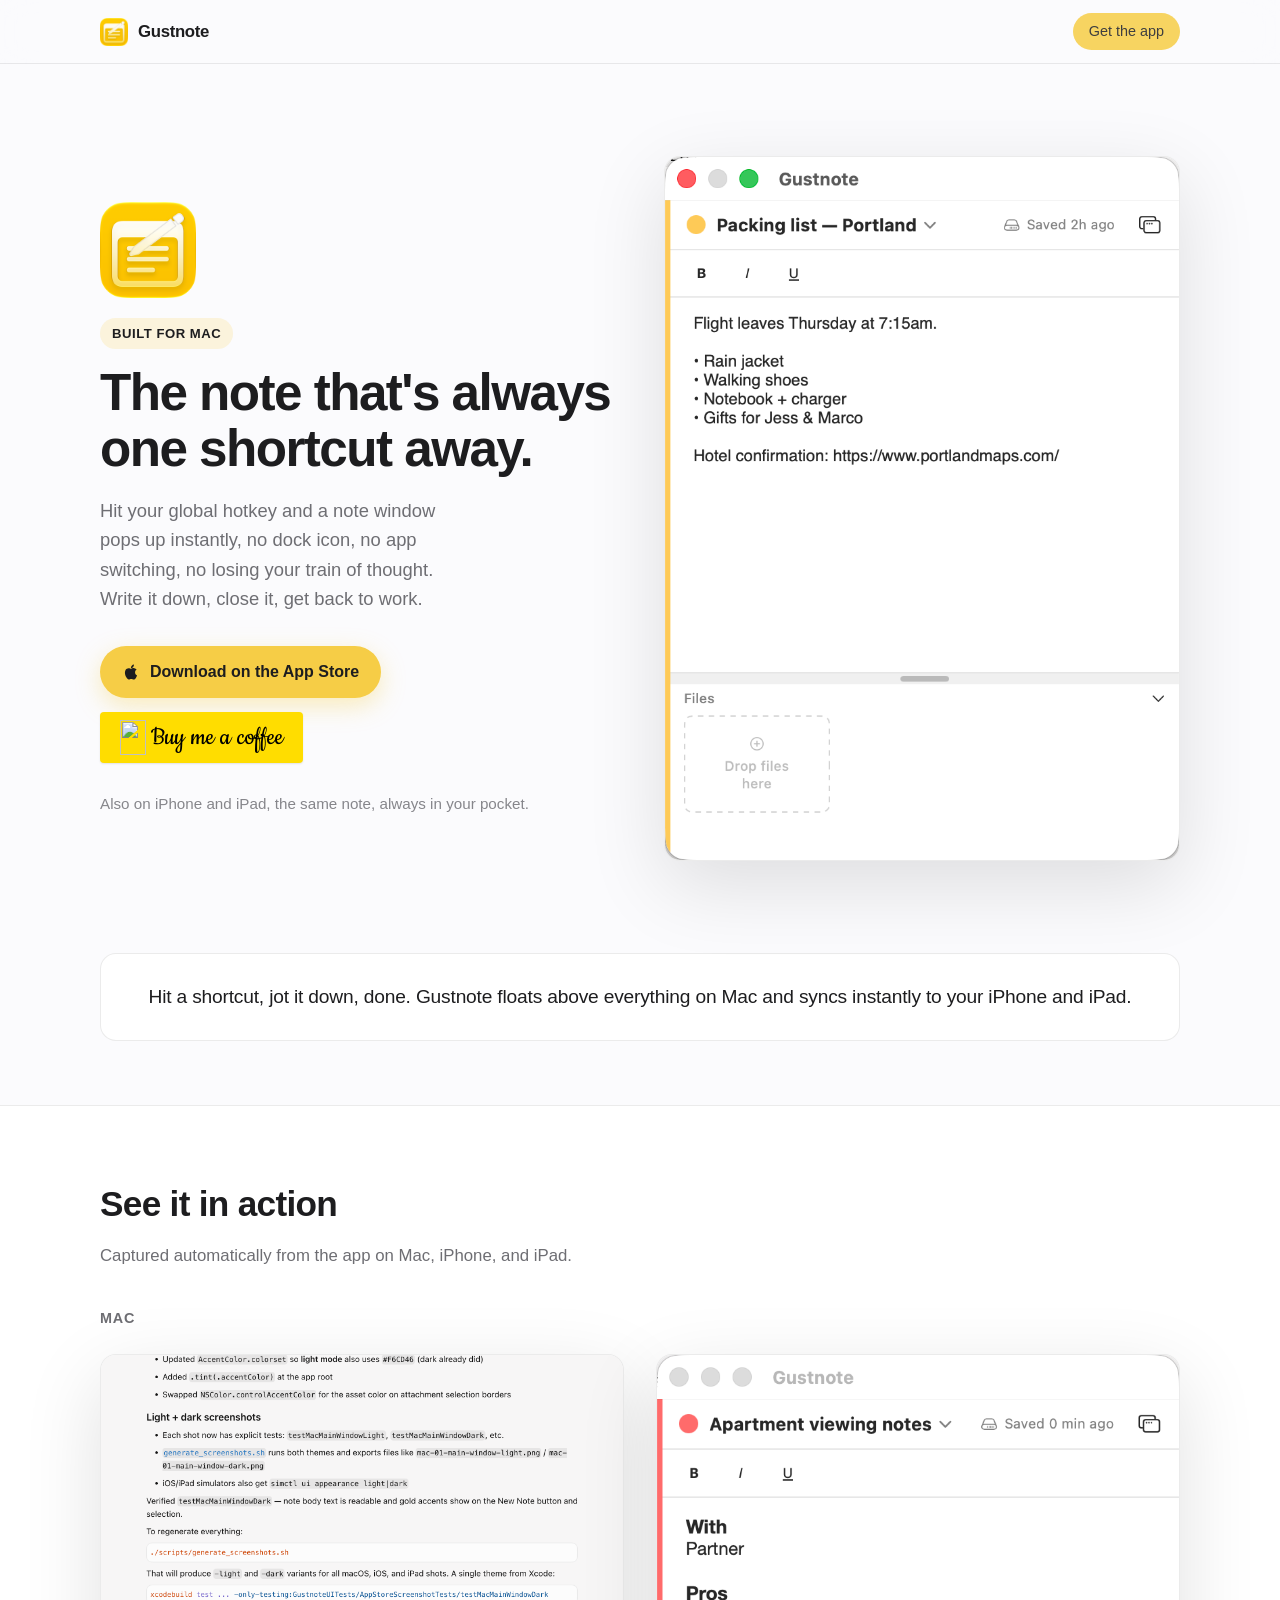
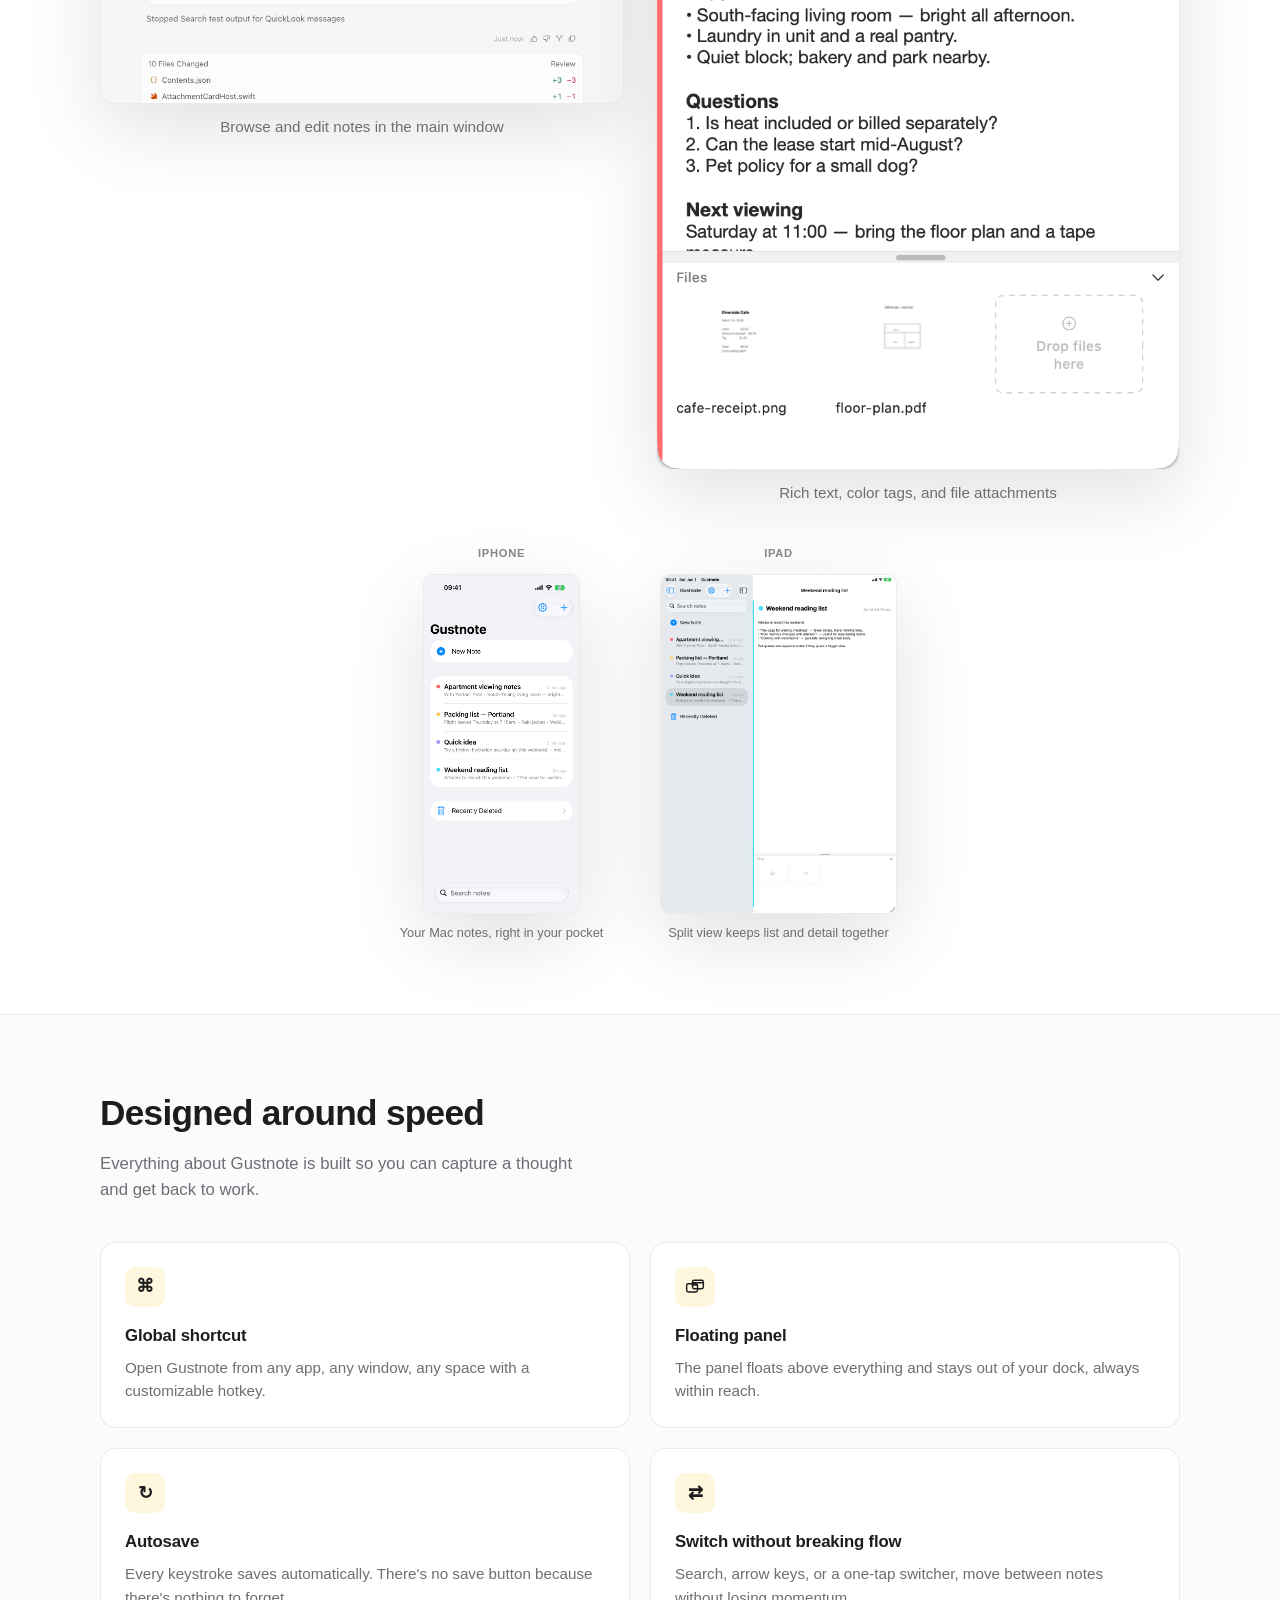
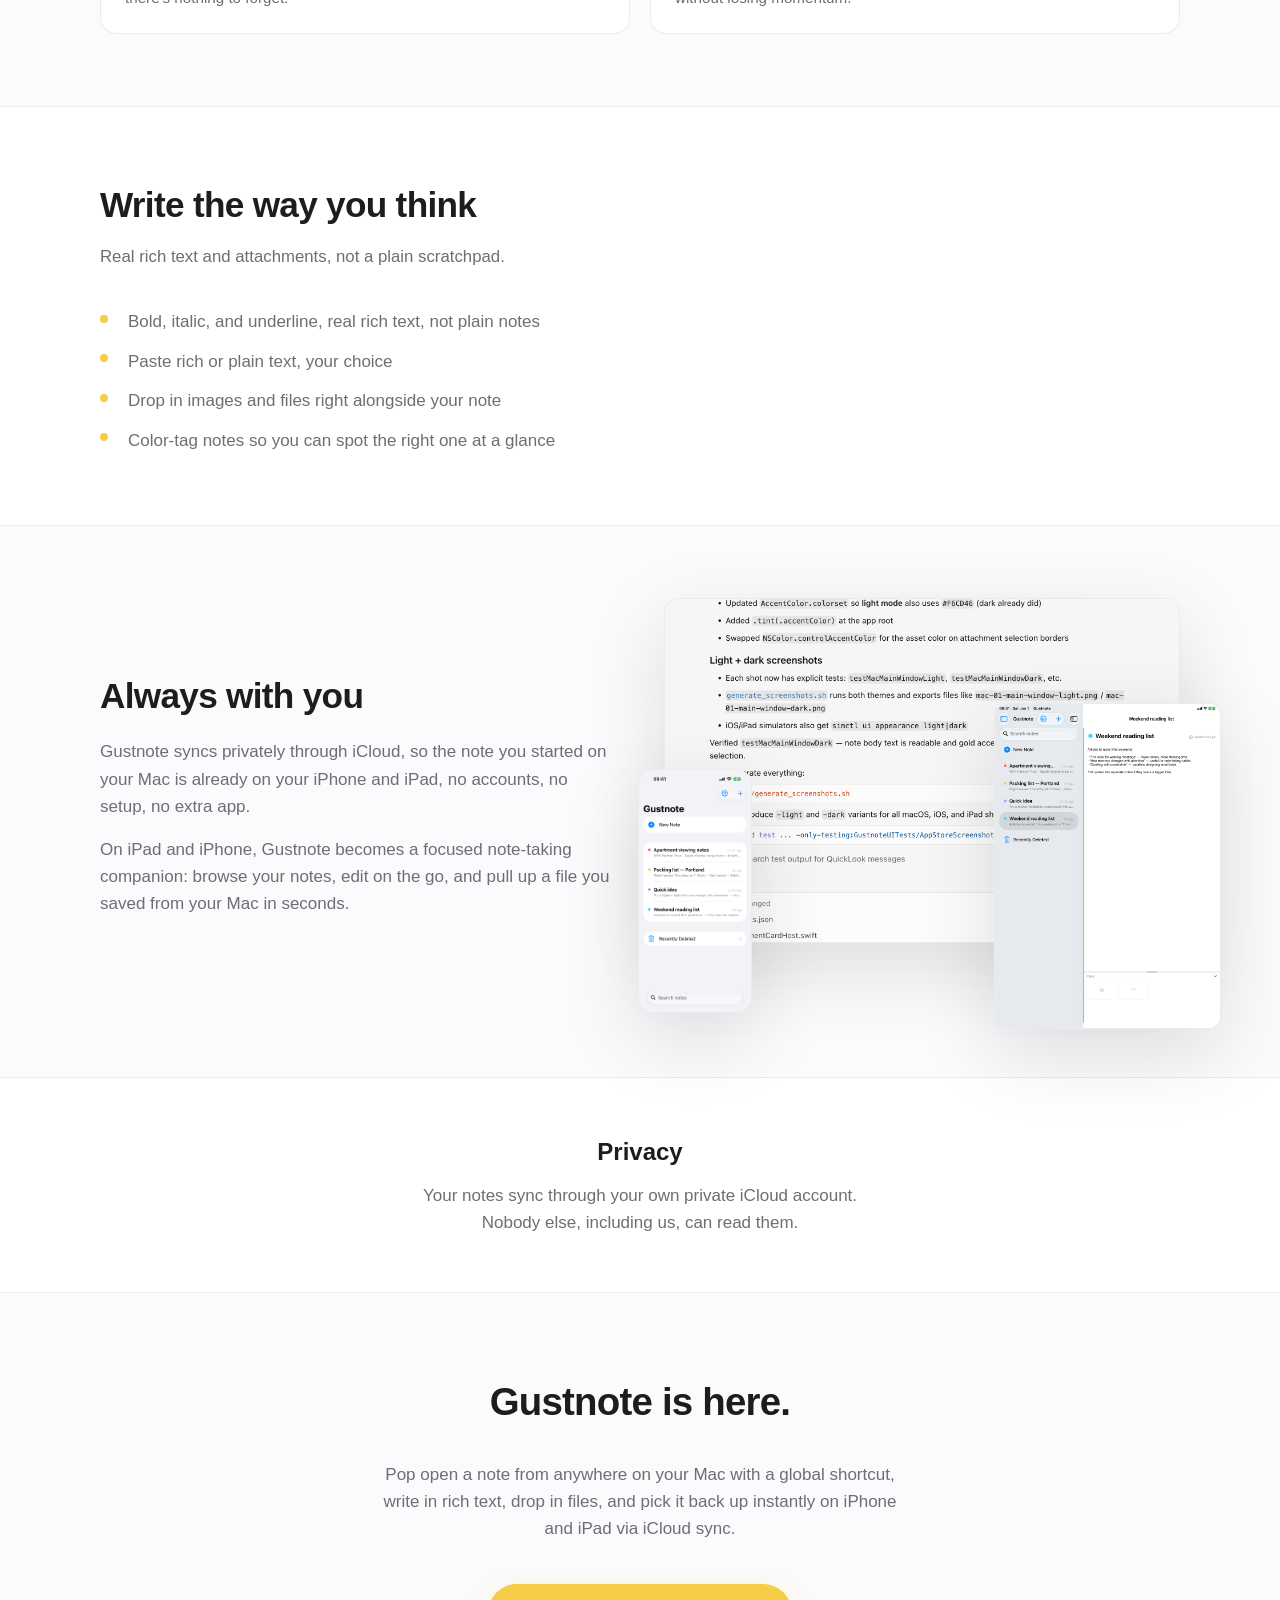
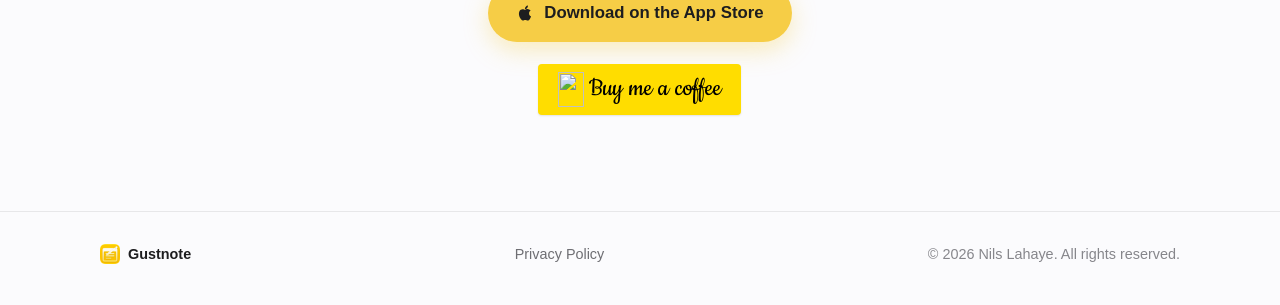
==== index.html @ d802ab16 "Add Gustnote marketing site for GitHub Pages. Static landing page with app screenshots, privacy poli" ====
<!DOCTYPE html>
<html lang="en">
<head>
  <meta charset="UTF-8">
  <meta name="viewport" content="width=device-width, initial-scale=1.0">
  <meta name="description" content="Hit a shortcut, jot it down, done. Gustnote floats above everything on Mac and syncs instantly to your iPhone and iPad.">
  <meta name="theme-color" content="#fbfbfd" media="(prefers-color-scheme: light)">
  <meta name="theme-color" content="#000000" media="(prefers-color-scheme: dark)">
  <title>Gustnote: Instant notes, synced always</title>
  <link rel="icon" href="assets/favicon.png" type="image/png">
  <link rel="apple-touch-icon" href="assets/apple-touch-icon.png">
  <link rel="stylesheet" href="css/style.css">
  <link href="https://fonts.googleapis.com/css?family=Cookie" rel="stylesheet">
</head>
<body>
  <header class="site-header">
    <div class="container header-inner">
      <a class="brand" href="./">
        <img src="assets/icon-32.png" alt="" width="28" height="28" class="app-icon">
        <span>Gustnote</span>
      </a>
      <a class="header-cta" href="#" id="header-cta">Get the app</a>
    </div>
  </header>

  <main>
    <section class="hero">
      <div class="container hero-grid">
        <div class="hero-copy">
          <img src="assets/icon-192.png" alt="Gustnote app icon" class="hero-app-icon" width="96" height="96">
          <p class="eyebrow">Built for Mac</p>
          <h1>The note that's always one shortcut away.</h1>
          <p class="lead">
            Hit your global hotkey and a note window pops up instantly, no dock icon,
            no app switching, no losing your train of thought. Write it down, close it,
            get back to work.
          </p>
          <div class="hero-actions">
            <a class="btn btn-primary" href="#" id="hero-cta">
              <svg class="apple-icon" viewBox="0 0 24 24" aria-hidden="true">
                <path d="M18.71 19.5c-.83 1.24-1.71 2.45-3.05 2.47-1.34.03-1.77-.79-3.29-.79-1.53 0-2 .77-3.27.82-1.31.05-2.3-1.32-3.14-2.53C4.25 17 2.94 12.45 4.7 9.39c.87-1.52 2.43-2.48 4.12-2.51 1.28-.02 2.5.87 3.29.87.78 0 2.26-1.07 3.8-.91.65.03 2.47.26 3.63 1.98-.09.06-2.17 1.28-2.15 3.81.03 3.02 2.65 4.03 2.68 4.04-.03.07-.42 1.44-1.38 2.83M13 3.5c.73-.83 1.94-1.46 2.94-1.5.13 1.17-.34 2.35-1.04 3.19-.69.85-1.83 1.51-2.95 1.42-.15-1.15.41-2.35 1.05-3.11z"/>
              </svg>
              Download on the App Store
            </a>
            <a class="bmc-button" href="https://www.buymeacoffee.com/nilslahaye" target="_blank" rel="noopener noreferrer">
              <img src="https://www.buymeacoffee.com/assets/img/BMC-btn-logo.svg" alt="">
              <span>Buy me a coffee</span>
            </a>
            <p class="hero-sub">Also on iPhone and iPad, the same note, always in your pocket.</p>
          </div>
        </div>

        <div class="hero-visual">
          <img
            src="assets/screenshots/macos/mac-02-quick-note-panel-light.png"
            data-shot="assets/screenshots/macos/mac-02-quick-note-panel"
            alt="Gustnote floating quick-note panel on macOS"
            class="screenshot-shot hero-shot"
            width="1280"
            height="800"
            loading="eager"
          >
        </div>
      </div>
    </section>

    <section class="promo">
      <div class="container">
        <blockquote>
          Hit a shortcut, jot it down, done. Gustnote floats above everything on Mac and
          syncs instantly to your iPhone and iPad.
        </blockquote>
      </div>
    </section>

    <section class="screenshots">
      <div class="container">
        <div class="section-intro">
          <h2>See it in action</h2>
          <p>Captured automatically from the app on Mac, iPhone, and iPad.</p>
        </div>
        <div class="screenshot-platforms">
          <div class="screenshot-platform screenshot-platform-mac">
            <p class="screenshot-platform-label">Mac</p>
            <figure class="screenshot-card">
              <img
                src="assets/screenshots/macos/mac-01-main-window-light.png"
                data-shot="assets/screenshots/macos/mac-01-main-window"
                alt="Gustnote main window with note list on macOS"
                loading="lazy"
              >
              <figcaption>Browse and edit notes in the main window</figcaption>
            </figure>
            <figure class="screenshot-card">
              <img
                src="assets/screenshots/macos/mac-03-rich-text-detail-light.png"
                data-shot="assets/screenshots/macos/mac-03-rich-text-detail"
                alt="Rich text note editing on macOS"
                loading="lazy"
              >
              <figcaption>Rich text, color tags, and file attachments</figcaption>
            </figure>
          </div>

          <div class="screenshot-mobile">
            <div class="screenshot-platform">
              <p class="screenshot-platform-label">iPhone</p>
              <figure class="screenshot-card">
                <div class="screenshot-device-frame">
                  <img
                    src="assets/screenshots/ios/ios-01-note-list-light.png"
                    data-shot="assets/screenshots/ios/ios-01-note-list"
                    alt="Note list on iPhone"
                    loading="lazy"
                  >
                </div>
                <figcaption>Your Mac notes, right in your pocket</figcaption>
              </figure>
            </div>

            <div class="screenshot-platform">
              <p class="screenshot-platform-label">iPad</p>
              <figure class="screenshot-card">
                <div class="screenshot-device-frame">
                  <img
                    src="assets/screenshots/ipad/ipad-01-split-view-light.png"
                    data-shot="assets/screenshots/ipad/ipad-01-split-view"
                    alt="Split view on iPad"
                    loading="lazy"
                  >
                </div>
                <figcaption>Split view keeps list and detail together</figcaption>
              </figure>
            </div>
          </div>
        </div>
      </div>
    </section>

    <section class="features" id="features">
      <div class="container">
        <div class="section-intro">
          <h2>Designed around speed</h2>
          <p>Everything about Gustnote is built so you can capture a thought and get back to work.</p>
        </div>

        <div class="feature-grid">
          <article class="feature-card">
            <div class="feature-icon">⌘</div>
            <h3>Global shortcut</h3>
            <p>Open Gustnote from any app, any window, any space with a customizable hotkey.</p>
          </article>
          <article class="feature-card">
            <div class="feature-icon" aria-hidden="true">
              <svg viewBox="0 0 24 24" fill="none" stroke="currentColor" stroke-width="1.75" stroke-linecap="round" stroke-linejoin="round">
                <rect x="2" y="8" width="13" height="10" rx="2"/>
                <rect x="9" y="4" width="13" height="10" rx="2"/>
                <path d="M9 7h13M9 9.5h5"/>
              </svg>
            </div>
            <h3>Floating panel</h3>
            <p>The panel floats above everything and stays out of your dock, always within reach.</p>
          </article>
          <article class="feature-card">
            <div class="feature-icon">↻</div>
            <h3>Autosave</h3>
            <p>Every keystroke saves automatically. There's no save button because there's nothing to forget.</p>
          </article>
          <article class="feature-card">
            <div class="feature-icon">⇄</div>
            <h3>Switch without breaking flow</h3>
            <p>Search, arrow keys, or a one-tap switcher, move between notes without losing momentum.</p>
          </article>
        </div>
      </div>
    </section>

    <section class="features alt">
      <div class="container">
        <div class="section-intro">
          <h2>Write the way you think</h2>
          <p>Real rich text and attachments, not a plain scratchpad.</p>
        </div>

        <ul class="check-list">
          <li>Bold, italic, and underline, real rich text, not plain notes</li>
          <li>Paste rich or plain text, your choice</li>
          <li>Drop in images and files right alongside your note</li>
          <li>Color-tag notes so you can spot the right one at a glance</li>
        </ul>
      </div>
    </section>

    <section class="sync">
      <div class="container sync-grid">
        <div>
          <h2>Always with you</h2>
          <p>
            Gustnote syncs privately through iCloud, so the note you started on your Mac is
            already on your iPhone and iPad, no accounts, no setup, no extra app.
          </p>
          <p>
            On iPad and iPhone, Gustnote becomes a focused note-taking companion: browse your
            notes, edit on the go, and pull up a file you saved from your Mac in seconds.
          </p>
        </div>
        <div class="sync-visual">
          <div class="sync-device-stack" aria-label="Gustnote on Mac, iPhone, and iPad">
            <img
              src="assets/screenshots/macos/mac-01-main-window-light.png"
              data-shot="assets/screenshots/macos/mac-01-main-window"
              alt="Gustnote on Mac"
              class="sync-device sync-device-mac"
              loading="lazy"
            >
            <img
              src="assets/screenshots/ios/ios-01-note-list-light.png"
              data-shot="assets/screenshots/ios/ios-01-note-list"
              alt="Gustnote on iPhone"
              class="sync-device sync-device-iphone"
              loading="lazy"
            >
            <img
              src="assets/screenshots/ipad/ipad-01-split-view-light.png"
              data-shot="assets/screenshots/ipad/ipad-01-split-view"
              alt="Gustnote on iPad"
              class="sync-device sync-device-ipad"
              loading="lazy"
            >
          </div>
        </div>
      </div>
    </section>

    <section class="privacy">
      <div class="container privacy-inner">
        <h2>Privacy</h2>
        <p>Your notes sync through your own private iCloud account. Nobody else, including us, can read them.</p>
      </div>
    </section>

    <section class="cta-section" id="download">
      <div class="container cta-inner">
        <h2>Gustnote is here.</h2>
        <p>
          Pop open a note from anywhere on your Mac with a global shortcut, write in rich text,
          drop in files, and pick it back up instantly on iPhone and iPad via iCloud sync.
        </p>
        <a class="btn btn-primary btn-large" href="#" id="footer-cta">
          <svg class="apple-icon" viewBox="0 0 24 24" aria-hidden="true">
            <path d="M18.71 19.5c-.83 1.24-1.71 2.45-3.05 2.47-1.34.03-1.77-.79-3.29-.79-1.53 0-2 .77-3.27.82-1.31.05-2.3-1.32-3.14-2.53C4.25 17 2.94 12.45 4.7 9.39c.87-1.52 2.43-2.48 4.12-2.51 1.28-.02 2.5.87 3.29.87.78 0 2.26-1.07 3.8-.91.65.03 2.47.26 3.63 1.98-.09.06-2.17 1.28-2.15 3.81.03 3.02 2.65 4.03 2.68 4.04-.03.07-.42 1.44-1.38 2.83M13 3.5c.73-.83 1.94-1.46 2.94-1.5.13 1.17-.34 2.35-1.04 3.19-.69.85-1.83 1.51-2.95 1.42-.15-1.15.41-2.35 1.05-3.11z"/>
          </svg>
          Download on the App Store
        </a>
        <a class="bmc-button bmc-button-large" href="https://www.buymeacoffee.com/nilslahaye" target="_blank" rel="noopener noreferrer">
          <img src="https://www.buymeacoffee.com/assets/img/BMC-btn-logo.svg" alt="">
          <span>Buy me a coffee</span>
        </a>
      </div>
    </section>
  </main>

  <footer class="site-footer">
    <div class="container footer-inner">
      <span class="brand-footer">
        <img src="assets/icon-32.png" alt="" width="20" height="20" class="app-icon">
        Gustnote
      </span>
      <nav class="footer-nav" aria-label="Footer">
        <a href="privacy/">Privacy Policy</a>
      </nav>
      <p>&copy; <span id="year"></span> Nils Lahaye. All rights reserved.</p>
    </div>
  </footer>

  <script src="js/main.js"></script>
</body>
</html>
---- css/style.css ----
:root {
  --brand: #f6cd46;
  --brand-dark: #e0b82e;
  --brand-soft: rgba(246, 205, 70, 0.18);
  --text: #1d1d1f;
  --text-secondary: #6e6e73;
  --text-tertiary: #86868b;
  --bg: #fbfbfd;
  --surface: #ffffff;
  --border: rgba(0, 0, 0, 0.08);
  --shadow: 0 24px 80px rgba(0, 0, 0, 0.12);
  --radius: 16px;
  --radius-sm: 10px;
  --max-width: 1080px;
  --header-height: 64px;
}

@media (prefers-color-scheme: dark) {
  :root {
    --text: #f5f5f7;
    --text-secondary: #a1a1a6;
    --text-tertiary: #86868b;
    --bg: #000000;
    --surface: #161617;
    --border: rgba(255, 255, 255, 0.1);
    --shadow: 0 24px 80px rgba(0, 0, 0, 0.45);
    --brand-soft: rgba(246, 205, 70, 0.12);
  }
}

*,
*::before,
*::after {
  box-sizing: border-box;
}

html {
  scroll-behavior: smooth;
  color-scheme: light dark;
}

body {
  margin: 0;
  font-family: -apple-system, BlinkMacSystemFont, "SF Pro Text", "Segoe UI", Roboto, Helvetica, Arial, sans-serif;
  font-size: 17px;
  line-height: 1.5;
  color: var(--text);
  background: var(--bg);
  -webkit-font-smoothing: antialiased;
}

img {
  display: block;
}

a {
  color: inherit;
  text-decoration: none;
}

.container {
  width: min(100% - 40px, var(--max-width));
  margin-inline: auto;
}

/* Header */

.site-header {
  position: sticky;
  top: 0;
  z-index: 100;
  height: var(--header-height);
  background: color-mix(in srgb, var(--bg) 82%, transparent);
  backdrop-filter: blur(16px);
  border-bottom: 1px solid var(--border);
}

.header-inner {
  display: flex;
  align-items: center;
  justify-content: space-between;
  height: 100%;
}

.brand {
  display: inline-flex;
  align-items: center;
  gap: 10px;
  font-weight: 600;
  font-size: 1.05rem;
  letter-spacing: -0.02em;
}

.header-cta {
  font-size: 0.9rem;
  font-weight: 500;
  padding: 8px 16px;
  border-radius: 999px;
  background: var(--brand);
  color: #1d1d1f;
  transition: background 0.2s ease, transform 0.15s ease;
}

.header-cta:hover {
  background: var(--brand-dark);
}

.header-cta.is-pending {
  opacity: 0.85;
  cursor: default;
}

/* Hero */

.hero {
  padding: 72px 0 48px;
}

.hero-grid {
  display: grid;
  grid-template-columns: 1fr 1fr;
  gap: 48px;
  align-items: center;
}

.eyebrow {
  display: inline-block;
  margin: 0 0 16px;
  padding: 6px 12px;
  border-radius: 999px;
  background: var(--brand-soft);
  color: var(--text);
  font-size: 0.82rem;
  font-weight: 600;
  letter-spacing: 0.04em;
  text-transform: uppercase;
}

.hero h1 {
  margin: 0 0 20px;
  font-size: clamp(2.2rem, 4vw, 3.4rem);
  line-height: 1.08;
  letter-spacing: -0.03em;
  font-weight: 700;
}

.lead {
  margin: 0;
  font-size: 1.15rem;
  line-height: 1.6;
  color: var(--text-secondary);
  max-width: 34ch;
}

.hero-actions {
  margin-top: 32px;
  display: flex;
  flex-direction: column;
  align-items: flex-start;
  gap: 14px;
}

.hero-app-icon {
  width: 96px;
  height: 96px;
  margin-bottom: 20px;
}

.app-icon {
  display: block;
}

.hero-sub {
  margin: 16px 0 0;
  font-size: 0.95rem;
  color: var(--text-tertiary);
}

/* Buttons */

.btn {
  display: inline-flex;
  align-items: center;
  justify-content: center;
  gap: 10px;
  padding: 14px 22px;
  border-radius: 999px;
  font-size: 1rem;
  font-weight: 600;
  transition: background 0.2s ease, transform 0.15s ease, box-shadow 0.2s ease;
}

.btn-primary {
  background: var(--brand);
  color: #1d1d1f;
  box-shadow: 0 8px 24px rgba(246, 205, 70, 0.35);
}

.btn-primary:hover {
  background: var(--brand-dark);
  transform: translateY(-1px);
}

.btn-primary.is-pending {
  cursor: default;
  transform: none;
}

.btn-large {
  padding: 16px 28px;
  font-size: 1.05rem;
}

.apple-icon {
  width: 18px;
  height: 18px;
  fill: currentColor;
}

.bmc-button {
  display: inline-flex;
  align-items: center;
  gap: 5px;
  padding: 8px 20px;
  border-radius: 4px;
  background-color: #ffdd00;
  color: #000000;
  font-family: "Cookie", cursive;
  font-size: 28px;
  line-height: 1.2;
  text-decoration: none;
  box-shadow: 0 1px 2px rgba(0, 0, 0, 0.1);
  transition: transform 0.15s ease, box-shadow 0.15s ease;
}

.bmc-button:hover {
  transform: translateY(-1px);
  box-shadow: 0 2px 6px rgba(0, 0, 0, 0.12);
}

.bmc-button img {
  width: 26px;
  height: 35px;
}

.bmc-button-large {
  margin-top: 8px;
}

/* Hero visual + screenshots */

.hero-visual {
  display: flex;
  justify-content: center;
  padding: 20px 0;
}

.screenshot-shot,
.screenshot-card img,
.screenshot-device-frame img {
  display: block;
  width: 100%;
  height: auto;
  border-radius: var(--radius);
  border: 1px solid var(--border);
  box-shadow: var(--shadow);
  background: var(--surface);
}

.screenshot-device-frame img {
  width: auto;
  height: auto;
  max-width: 100%;
  max-height: 100%;
  border-radius: var(--radius-sm);
}

.hero-shot {
  max-width: 640px;
}

.screenshots {
  padding: 72px 0;
  background: var(--surface);
  border-block: 1px solid var(--border);
}

.screenshot-platforms {
  display: flex;
  flex-direction: column;
  gap: 40px;
}

.screenshot-platform-mac {
  display: grid;
  grid-template-columns: repeat(2, minmax(0, 1fr));
  gap: 24px 32px;
}

.screenshot-platform-mac > .screenshot-platform-label {
  grid-column: 1 / -1;
  font-size: 0.9rem;
  color: var(--text-secondary);
}

.screenshot-mobile {
  display: grid;
  grid-template-columns: repeat(2, minmax(0, 1fr));
  gap: 24px 40px;
  max-width: 520px;
  margin-inline: auto;
}

.screenshot-mobile .screenshot-platform {
  display: flex;
  flex-direction: column;
  align-items: center;
  gap: 12px;
  min-width: 0;
}

.screenshot-mobile .screenshot-platform-label {
  font-size: 0.7rem;
  width: 100%;
  text-align: center;
}

.screenshot-mobile .screenshot-card {
  width: 100%;
}

.screenshot-device-frame {
  width: 100%;
  height: 340px;
  display: flex;
  align-items: flex-end;
  justify-content: center;
}

.screenshot-mobile .screenshot-device-frame img {
  display: block;
  width: auto;
  height: auto;
  max-width: 100%;
  max-height: 100%;
  object-fit: contain;
  border-radius: var(--radius-sm);
  border: 1px solid var(--border);
  box-shadow: var(--shadow);
  background: var(--surface);
}

.screenshot-mobile .screenshot-card figcaption {
  margin-top: 10px;
  font-size: 0.8rem;
  line-height: 1.4;
  text-align: center;
}

.screenshot-platform {
  display: flex;
  flex-direction: column;
  gap: 16px;
}

.screenshot-platform.screenshot-platform-mac {
  display: grid;
  gap: 24px 32px;
}

.screenshot-platform-label {
  margin: 0;
  font-size: 0.75rem;
  font-weight: 600;
  letter-spacing: 0.06em;
  text-transform: uppercase;
  color: var(--text-tertiary);
}

.screenshot-card {
  margin: 0;
}

.screenshot-card figcaption {
  margin-top: 12px;
  font-size: 0.95rem;
  color: var(--text-secondary);
  text-align: center;
}

.screenshot-card.is-hidden {
  display: none;
}

.sync-visual {
  display: flex;
  justify-content: center;
}

.sync-device-stack {
  position: relative;
  width: 100%;
  max-width: 520px;
  padding-bottom: 12%;
}

.sync-device {
  display: block;
  width: 100%;
  height: auto;
  border-radius: var(--radius-sm);
  border: 1px solid var(--border);
  box-shadow: var(--shadow);
  background: var(--surface);
}

.sync-device-mac {
  position: relative;
  z-index: 1;
  width: 100%;
  border-radius: var(--radius);
}

.sync-device-iphone {
  position: absolute;
  z-index: 3;
  left: -5%;
  bottom: -2%;
  width: 22%;
  border-radius: 16px;
}

.sync-device-ipad {
  position: absolute;
  z-index: 2;
  right: -8%;
  bottom: -6%;
  width: 44%;
  border-radius: 12px;
}

/* Promo */

.promo {
  padding: 24px 0 64px;
}

.promo blockquote {
  margin: 0;
  padding: 28px 32px;
  border-radius: var(--radius);
  background: var(--surface);
  border: 1px solid var(--border);
  font-size: 1.2rem;
  line-height: 1.55;
  letter-spacing: -0.01em;
  text-align: center;
  color: var(--text);
}

/* Features */

.features {
  padding: 72px 0;
}

.features.alt {
  background: var(--surface);
  border-block: 1px solid var(--border);
}

.section-intro {
  max-width: 52ch;
  margin-bottom: 40px;
}

.section-intro h2 {
  margin: 0 0 12px;
  font-size: clamp(1.7rem, 3vw, 2.2rem);
  letter-spacing: -0.02em;
}

.section-intro p {
  margin: 0;
  color: var(--text-secondary);
  font-size: 1.05rem;
}

.feature-grid {
  display: grid;
  grid-template-columns: repeat(2, 1fr);
  gap: 20px;
}

.feature-card {
  padding: 24px;
  border-radius: var(--radius);
  background: var(--surface);
  border: 1px solid var(--border);
}

.features.alt .feature-card {
  background: var(--bg);
}

.feature-icon {
  width: 40px;
  height: 40px;
  display: grid;
  place-items: center;
  margin-bottom: 16px;
  border-radius: 10px;
  background: var(--brand-soft);
  font-size: 1.1rem;
  font-weight: 600;
}

.feature-icon svg {
  width: 1.25rem;
  height: 1.25rem;
}

.feature-card h3 {
  margin: 0 0 8px;
  font-size: 1.05rem;
  letter-spacing: -0.01em;
}

.feature-card p {
  margin: 0;
  font-size: 0.95rem;
  color: var(--text-secondary);
  line-height: 1.55;
}

.check-list {
  margin: 0;
  padding: 0;
  list-style: none;
  display: grid;
  gap: 14px;
  max-width: 56ch;
}

.check-list li {
  position: relative;
  padding-left: 28px;
  color: var(--text-secondary);
}

.check-list li::before {
  content: "";
  position: absolute;
  left: 0;
  top: 0.55em;
  width: 8px;
  height: 8px;
  border-radius: 50%;
  background: var(--brand);
  transform: translateY(-50%);
}

/* Sync section */

.sync {
  padding: 72px 0;
}

.sync-grid {
  display: grid;
  grid-template-columns: 1fr 1fr;
  gap: 48px;
  align-items: center;
}

.sync h2 {
  margin: 0 0 16px;
  font-size: clamp(1.7rem, 3vw, 2.2rem);
  letter-spacing: -0.02em;
}

.sync p {
  margin: 0 0 16px;
  color: var(--text-secondary);
  line-height: 1.6;
}

/* Privacy */

.privacy {
  padding: 56px 0;
  background: var(--surface);
  border-block: 1px solid var(--border);
}

.privacy-inner {
  text-align: center;
  max-width: 52ch;
}

.privacy h2 {
  margin: 0 0 12px;
  font-size: 1.5rem;
}

.privacy p {
  margin: 0;
  color: var(--text-secondary);
  line-height: 1.6;
}

/* CTA */

.cta-section {
  padding: 80px 0 96px;
}

.cta-inner {
  text-align: center;
  max-width: 56ch;
  display: flex;
  flex-direction: column;
  align-items: center;
  gap: 14px;
  margin-inline: auto;
}

.cta-inner h2 {
  margin: 0 0 16px;
  font-size: clamp(1.8rem, 3vw, 2.4rem);
  letter-spacing: -0.02em;
}

.cta-inner p {
  margin: 0 0 28px;
  color: var(--text-secondary);
  line-height: 1.6;
}

/* Footer */

.site-footer {
  padding: 32px 0 40px;
  border-top: 1px solid var(--border);
}

.footer-inner {
  display: flex;
  align-items: center;
  justify-content: space-between;
  gap: 16px;
  flex-wrap: wrap;
  font-size: 0.9rem;
  color: var(--text-tertiary);
}

.brand-footer {
  display: inline-flex;
  align-items: center;
  gap: 8px;
  font-weight: 600;
  color: var(--text);
}

.site-footer p {
  margin: 0;
}

.footer-nav {
  display: flex;
  align-items: center;
  gap: 20px;
}

.footer-nav a {
  color: var(--text-secondary);
  text-decoration: none;
  transition: color 0.15s ease;
}

.footer-nav a:hover {
  color: var(--text);
}

/* Legal pages */

.legal-page {
  padding: 48px 0 80px;
}

.legal-content {
  max-width: 720px;
}

.legal-content h1 {
  margin: 0 0 8px;
  font-size: clamp(2rem, 4vw, 2.75rem);
  letter-spacing: -0.03em;
  line-height: 1.1;
}

.legal-meta {
  margin: 0 0 32px;
  color: var(--text-tertiary);
  font-size: 0.95rem;
}

.legal-content h2 {
  margin: 40px 0 12px;
  font-size: 1.35rem;
  letter-spacing: -0.02em;
}

.legal-content p,
.legal-content ul {
  margin: 0 0 16px;
  color: var(--text-secondary);
  line-height: 1.65;
}

.legal-content ul {
  padding-left: 1.25rem;
}

.legal-content li {
  margin-bottom: 8px;
}

.legal-content a {
  color: var(--text);
  text-decoration: underline;
  text-underline-offset: 2px;
}

.legal-content a:hover {
  color: var(--brand-dark);
}

/* Responsive */

@media (max-width: 900px) {
  .hero-grid,
  .sync-grid {
    grid-template-columns: 1fr;
  }

  .hero {
    padding-top: 48px;
  }

  .hero-copy {
    text-align: center;
  }

  .lead {
    max-width: none;
  }

  .hero-actions {
    display: flex;
    flex-direction: column;
    align-items: center;
  }

  .hero-app-icon {
    margin-inline: auto;
  }

  .hero-visual {
    order: -1;
  }

  .screenshot-platforms {
    gap: 32px;
  }

  .screenshot-platform-mac {
    grid-template-columns: repeat(2, minmax(0, 1fr));
    gap: 16px;
  }

  .screenshot-mobile {
    gap: 20px 24px;
    max-width: 100%;
  }

  .screenshot-device-frame {
    height: clamp(260px, 38vw, 300px);
  }

  .feature-grid {
    grid-template-columns: 1fr;
  }

  .sync-grid > div:first-child {
    text-align: center;
  }

  .sync-grid > div:last-child {
    order: -1;
  }

  .sync-device-iphone {
    left: -2%;
    width: 20%;
  }

  .sync-device-ipad {
    right: -4%;
    width: 40%;
  }
}

@media (max-width: 520px) {
  body {
    font-size: 16px;
  }

  .promo blockquote {
    padding: 20px;
    font-size: 1.05rem;
  }

  .footer-inner {
    flex-direction: column;
    text-align: center;
  }

  .footer-nav {
    justify-content: center;
  }
}
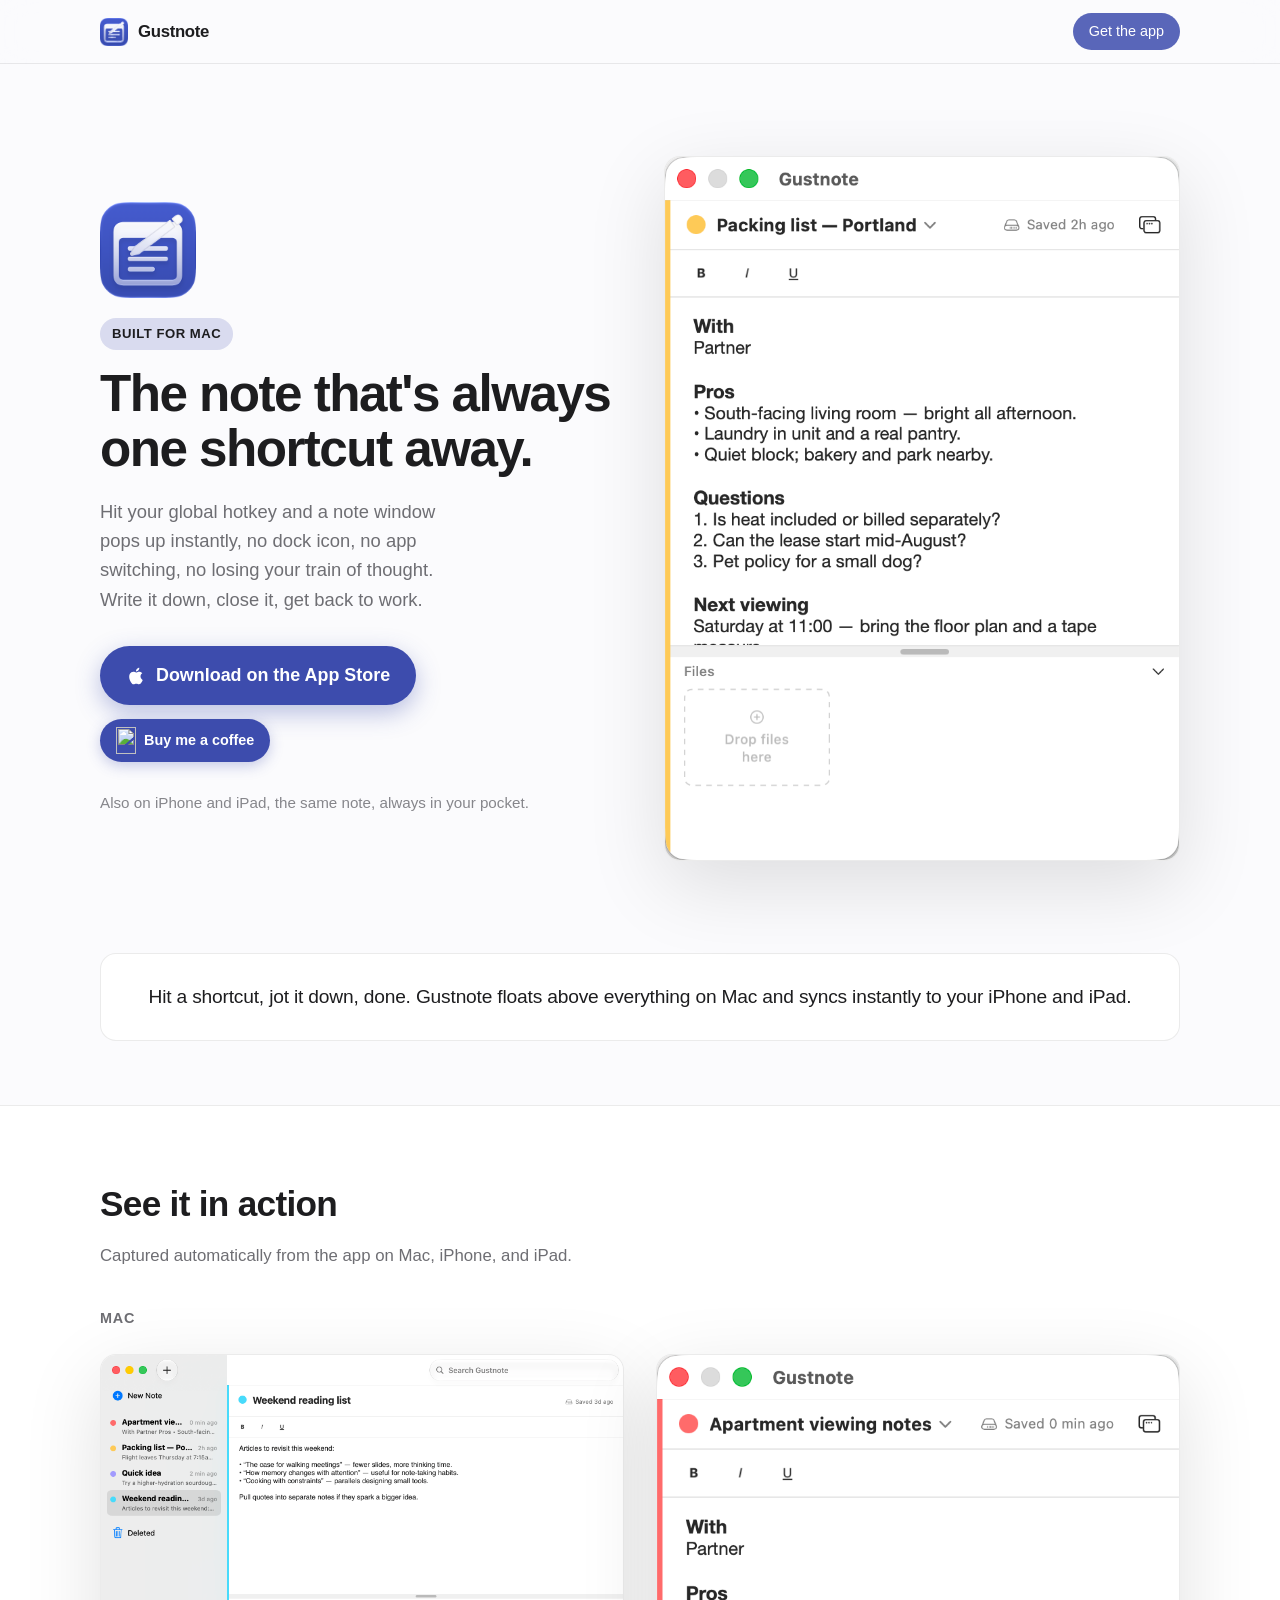
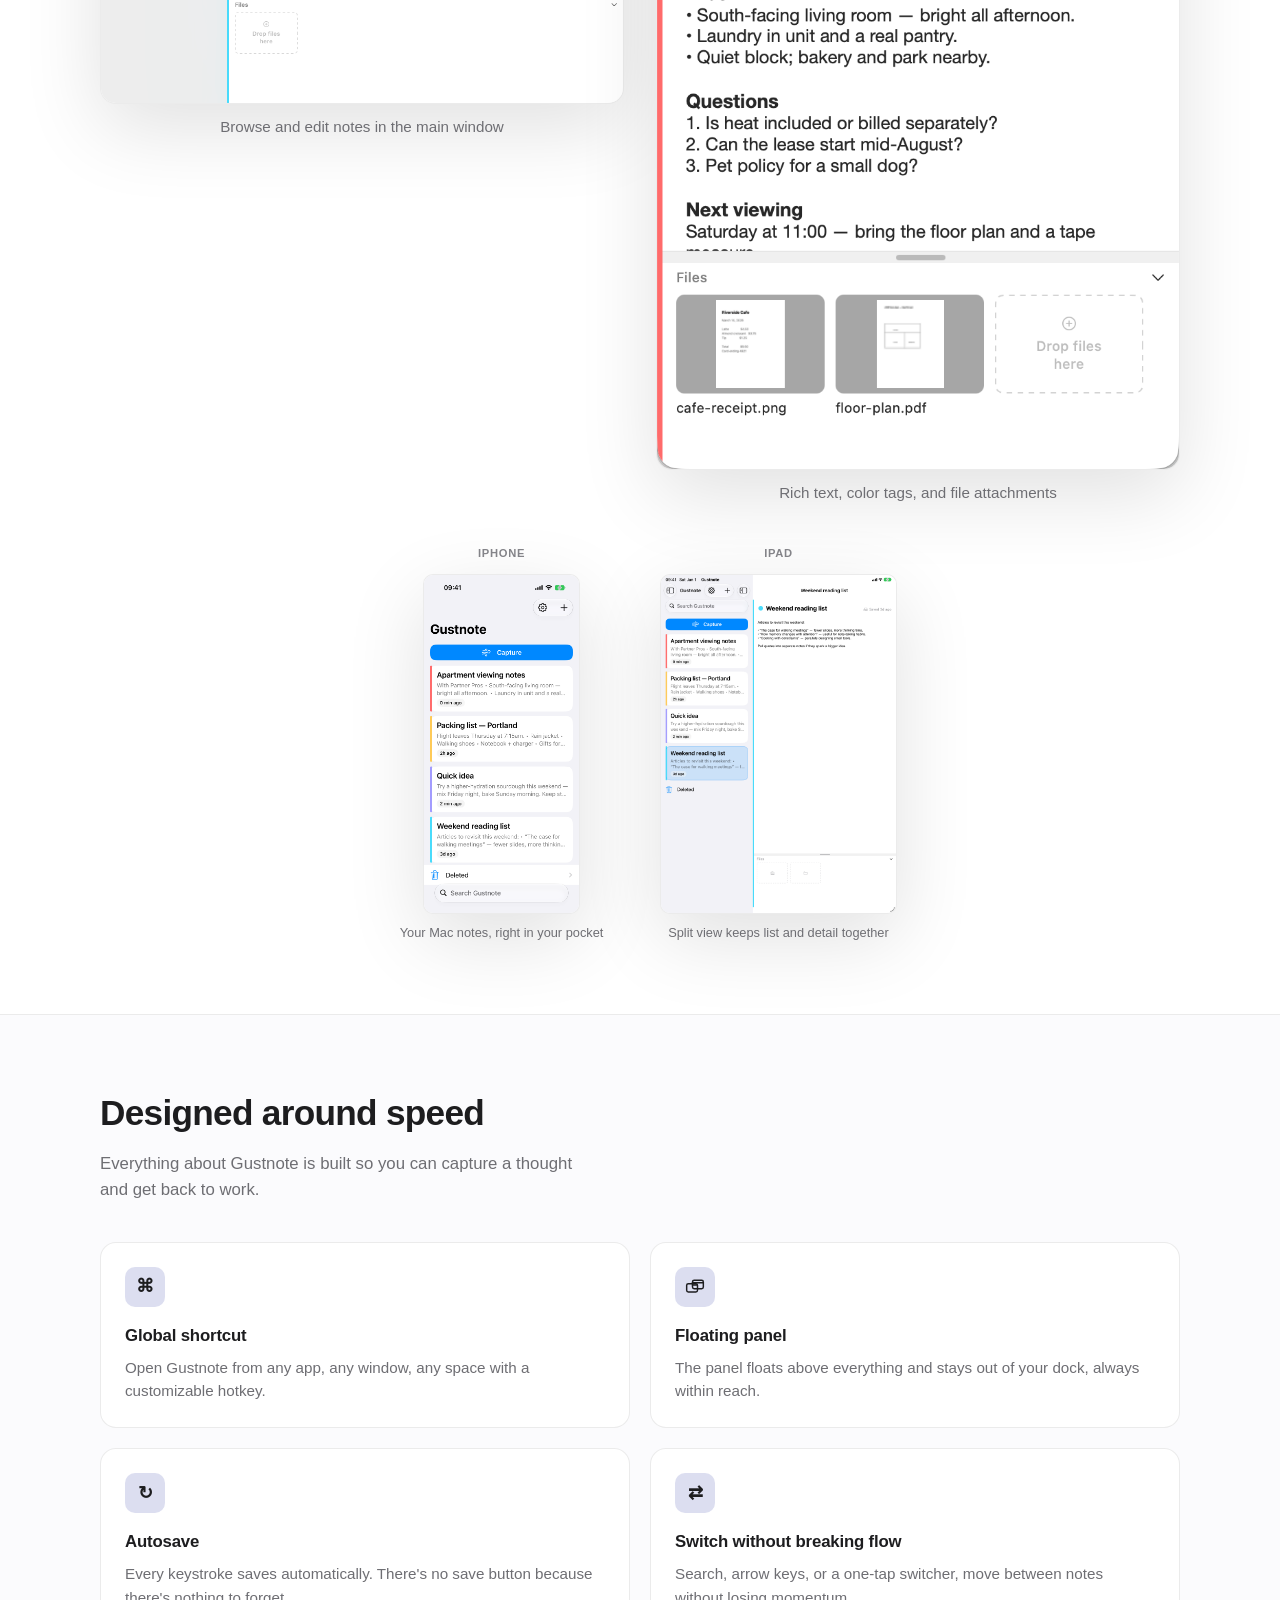
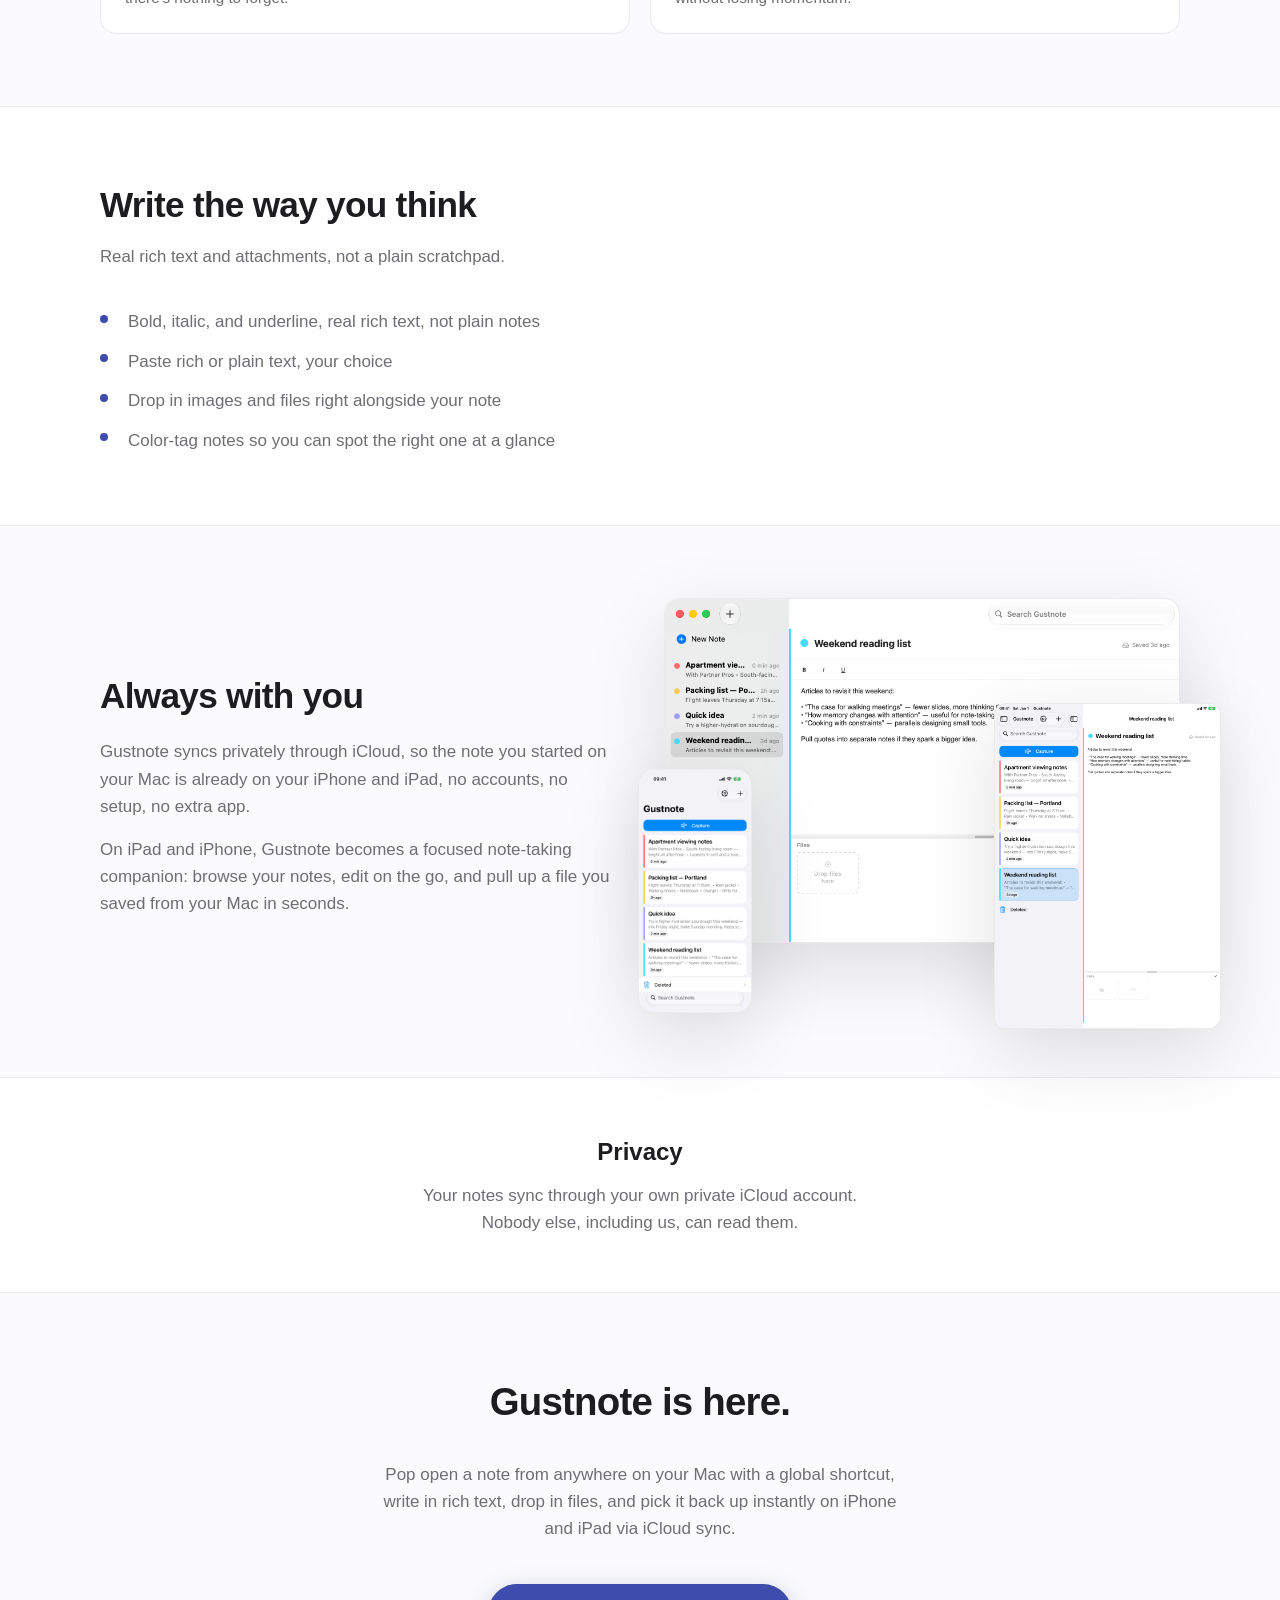
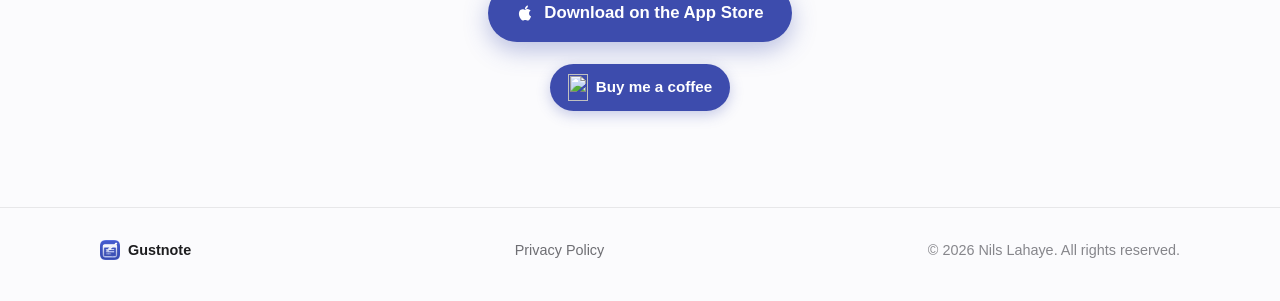
==== commit 28ff1524: "style(web): restyle CTAs and use the updated icon assets" ====
--- a/index.html
+++ b/index.html
@@ -8,9 +8,8 @@
   <meta name="theme-color" content="#000000" media="(prefers-color-scheme: dark)">
   <title>Gustnote: Instant notes, synced always</title>
   <link rel="icon" href="assets/favicon.png" type="image/png">
-  <link rel="apple-touch-icon" href="assets/apple-touch-icon.png">
+  <link rel="apple-touch-icon" href="assets/icon-512.png">
   <link rel="stylesheet" href="css/style.css">
-  <link href="https://fonts.googleapis.com/css?family=Cookie" rel="stylesheet">
 </head>
 <body>
   <header class="site-header">
@@ -27,7 +26,7 @@
     <section class="hero">
       <div class="container hero-grid">
         <div class="hero-copy">
-          <img src="assets/icon-192.png" alt="Gustnote app icon" class="hero-app-icon" width="96" height="96">
+          <img src="assets/icon-512.png" alt="Gustnote app icon" class="hero-app-icon" width="96" height="96">
           <p class="eyebrow">Built for Mac</p>
           <h1>The note that's always one shortcut away.</h1>
           <p class="lead">
@@ -43,7 +42,7 @@
               Download on the App Store
             </a>
             <a class="bmc-button" href="https://www.buymeacoffee.com/nilslahaye" target="_blank" rel="noopener noreferrer">
-              <img src="https://www.buymeacoffee.com/assets/img/BMC-btn-logo.svg" alt="">
+              <img src="https://cdn.buymeacoffee.com/buttons/bmc-new-btn-logo.svg" alt="">
               <span>Buy me a coffee</span>
             </a>
             <p class="hero-sub">Also on iPhone and iPad, the same note, always in your pocket.</p>
@@ -253,7 +252,7 @@
           Download on the App Store
         </a>
         <a class="bmc-button bmc-button-large" href="https://www.buymeacoffee.com/nilslahaye" target="_blank" rel="noopener noreferrer">
-          <img src="https://www.buymeacoffee.com/assets/img/BMC-btn-logo.svg" alt="">
+          <img src="https://cdn.buymeacoffee.com/buttons/bmc-new-btn-logo.svg" alt="">
           <span>Buy me a coffee</span>
         </a>
       </div>
--- a/css/style.css
+++ b/css/style.css
@@ -1,7 +1,7 @@
 :root {
-  --brand: #f6cd46;
-  --brand-dark: #e0b82e;
-  --brand-soft: rgba(246, 205, 70, 0.18);
+  --brand: #3d4cad;
+  --brand-dark: #323e91;
+  --brand-soft: rgba(61, 76, 173, 0.18);
   --text: #1d1d1f;
   --text-secondary: #6e6e73;
   --text-tertiary: #86868b;
@@ -24,7 +24,7 @@
     --surface: #161617;
     --border: rgba(255, 255, 255, 0.1);
     --shadow: 0 24px 80px rgba(0, 0, 0, 0.45);
-    --brand-soft: rgba(246, 205, 70, 0.12);
+    --brand-soft: rgba(154, 163, 240, 0.16);
   }
 }
 
@@ -97,7 +97,7 @@
   padding: 8px 16px;
   border-radius: 999px;
   background: var(--brand);
-  color: #1d1d1f;
+  color: #ffffff;
   transition: background 0.2s ease, transform 0.15s ease;
 }
 
@@ -192,8 +192,8 @@
 
 .btn-primary {
   background: var(--brand);
-  color: #1d1d1f;
-  box-shadow: 0 8px 24px rgba(246, 205, 70, 0.35);
+  color: #ffffff;
+  box-shadow: 0 8px 24px rgba(61, 76, 173, 0.35);
 }
 
 .btn-primary:hover {
@@ -204,6 +204,16 @@
 .btn-primary.is-pending {
   cursor: default;
   transform: none;
+}
+
+.hero-actions .btn-primary {
+  padding: 16px 26px;
+  font-size: 1.12rem;
+}
+
+.hero-actions .apple-icon {
+  width: 20px;
+  height: 20px;
 }
 
 .btn-large {
@@ -220,31 +230,35 @@
 .bmc-button {
   display: inline-flex;
   align-items: center;
-  gap: 5px;
-  padding: 8px 20px;
-  border-radius: 4px;
-  background-color: #ffdd00;
-  color: #000000;
-  font-family: "Cookie", cursive;
-  font-size: 28px;
+  justify-content: center;
+  gap: 8px;
+  padding: 8px 16px;
+  border-radius: 999px;
+  background: var(--brand);
+  color: #ffffff;
+  font-size: 0.9rem;
+  font-weight: 600;
   line-height: 1.2;
   text-decoration: none;
-  box-shadow: 0 1px 2px rgba(0, 0, 0, 0.1);
-  transition: transform 0.15s ease, box-shadow 0.15s ease;
+  box-shadow: 0 4px 14px rgba(61, 76, 173, 0.28);
+  transition: background 0.2s ease, transform 0.15s ease, box-shadow 0.2s ease;
 }
 
 .bmc-button:hover {
+  background: var(--brand-dark);
   transform: translateY(-1px);
-  box-shadow: 0 2px 6px rgba(0, 0, 0, 0.12);
 }
 
 .bmc-button img {
-  width: 26px;
-  height: 35px;
+  width: 20px;
+  height: 27px;
+  flex-shrink: 0;
 }
 
 .bmc-button-large {
   margin-top: 8px;
+  padding: 10px 18px;
+  font-size: 0.95rem;
 }
 
 /* Hero visual + screenshots */
